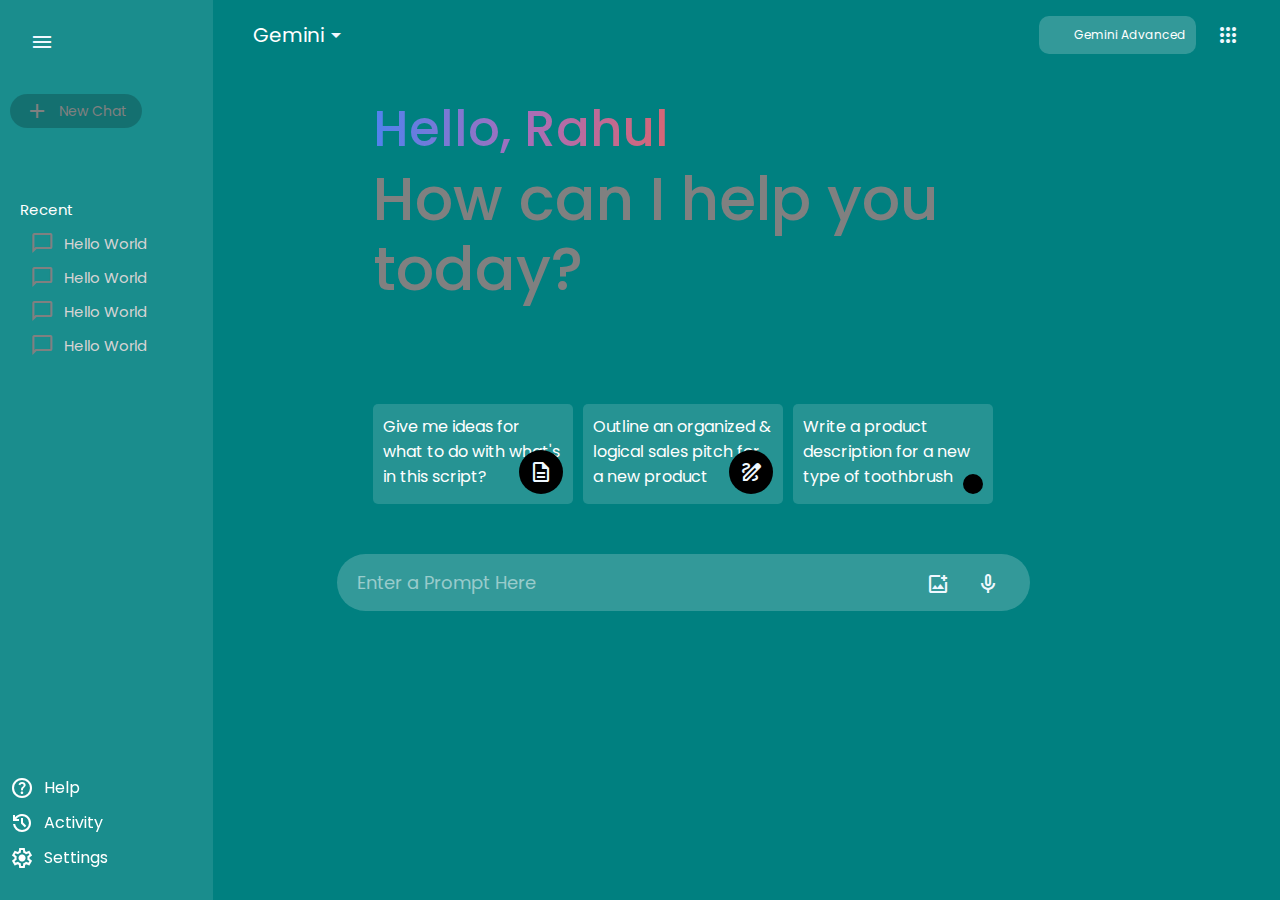
==== gemini/index.html @ 91c2023f "Multi Search Engine" ====
<!DOCTYPE html>
<html lang="en">
  <head>
    <meta charset="UTF-8" />
    <meta name="viewport" content="width=device-width, initial-scale=1.0" />
    <title>Gemini</title>
    <link rel="stylesheet" href="style.css"/>
    <link rel="stylesheet"href="https://fonts.googleapis.com/css2?family=Material+Symbols+Outlined:opsz,wght,FILL,GRAD@20..48,100..700,0..1,-50..200"/>
  </head>
  <body>
    <div class="sidebar">
      <span class="material-symbols-outlined menu"> menu </span>
      <div class="new-chat">
        <span class="material-symbols-outlined add"> add </span>
        <span class="text">New Chat</span>
      </div>
      <div class="recent">
        Recent
        <div class="recent-history">
          <p>
            <span class="material-symbols-outlined history-tab">chat_bubble </span>
            Hello World
          </p>
          <p>
            <span class="material-symbols-outlined history-tab">chat_bubble </span>
            Hello World
          </p>
          <p>
            <span class="material-symbols-outlined history-tab">chat_bubble </span>
            Hello World
          </p>
          <p>
            <span class="material-symbols-outlined history-tab">chat_bubble </span>
            Hello World
          </p>
        </div>
      </div>
      <div class="footer">
        <div class="settings">
          <p>
            <span class="material-symbols-outlined settings-icon"> help </span
            ><span class="text">Help</span>
          </p>
          <p>
            <span class="material-symbols-outlined settings-icon">
              device_reset </span
            ><span class="text">Activity</span>
          </p>
          <p>
            <span class="material-symbols-outlined settings-icon">
              settings </span
            ><span class="text">Settings</span>
          </p>
        </div>
        <div class="address">
          <span class="material-symbols-outlined dot"></span>
        </div>
      </div>
    </div>
    <div class="container">
      <nav>
        <div class="gemini">
          Gemini
          <span class="material-symbols-outlined"> arrow_drop_down </span>
        </div>
        <div class="right">
          <div class="gem-adv">
            <img src="https://www.gstatic.com/lamda/images/gemini_sparkle_red_4ed1cbfcbc6c9e84c31b987da73fc4168aec8445.svg"alt=""/>
            Gemini Advanced
          </div>
          <span class="material-symbols-outlined"> apps </span>
        </div>
      </nav>

      <div class="heading">
        <span class="gradient-text">Hello, Rahul</span>
        <p class="">How can I help you today?</p>
      </div>
      <div class="suggestions">
        <div>
          Give me ideas for what to do with what's in this script?<span class="material-symbols-outlined">description</span>
        </div>

        <div>
          Outline an organized & logical sales pitch for a new product<span class="material-symbols-outlined">draw</span>
        </div>
        <div>
          Write a product description for a new type of toothbrush<span class="material-symbols-outlined"draw</span>
        </div>
      </div>
      <div class="answer1"></div>
      <div class="answer2"></div>
      <div class="prompt">
        <div class="textarea" contenteditable="true">Enter a Prompt Here</div>
        <span class="material-symbols-outlined add_img">
          add_photo_alternate
        </span>
        <span class="material-symbols-outlined mic"> mic </span>
        <span class="material-symbols-outlined submit"> send </span>
        <span class="material-symbols-outlined stop"> stop_circle </span>
      </div>
    </div>
  </body>
  <script type="importmap">
    {
      "imports": {
        "@google/generative-ai": "https://esm.run/@google/generative-ai"
      }
    }
  </script>

  <script type="module">
    import { GoogleGenerativeAI } from "@google/generative-ai";
  </script>
  <script type="module" src="./script.js"></script>
</html>
---- gemini/style.css ----
@import url("https://fonts.googleapis.com/css2?family=Poppins:ital,wght@0,100;0,200;0,300;0,400;0,500;0,600;0,700;0,800;0,900;1,100;1,200;1,300;1,400;1,500;1,600;1,700;1,800;1,900&display=swap");
* {
  margin: 0;
  padding: 0;
  box-sizing: border-box;
  font-family: poppins;
  transition: all 1s;
}

body {
  display: flex;
  flex: 1;
  background-color: teal;
  height: 100vh;
}
.sidebar {
  width: 20%;
  height: 100%;
  background-color: rgba(255, 255, 255, 0.1);
  transition: all 1s ease-in-out;
}

.material-symbols-outlined {
  padding: 10px;
  margin: 20px;
  color: aliceblue;
  cursor: pointer;
  border-radius: 50%;
}
.material-symbols-outlined:hover {
  background-color: rgba(255, 255, 255, 0.2);
}
.material-symbols-outlined:active {
  background-color: rgba(255, 255, 255, 0.4);
}

.new-chat {
  margin: 10px;
  background-color: rgba(0, 0, 0, 0.2);
  padding: 5px 15px;
  display: flex;
  align-items: center;
  border-radius: 20px;
  width: fit-content;
  font-size: 14px;
  gap: 10px;
}

.new-chat .add,
.new-chat .text,
.recent-history .history-tab,
.settings-icon {
  color: grey;
  margin: 0;
  padding: 0;
}
.new-chat .add:hover {
  background-color: rgba(0, 0, 0, 0.2);
}
.recent {
  color: white;
  padding: 20px;
  font-size: 15px;
  margin-top: 50px;
}
.recent-history p {
  margin: 10px;
  display: flex;
  align-items: center;
  color: rgb(214, 212, 212);
  gap: 10px;
}
.settings p {
  margin: 10px;
  display: flex;
  align-items: center;
  color: rgb(214, 212, 212);
  gap: 10px;
  color: white;
}
.settings-icon {
  color: white;
}
.settings-icon:hover {
  background-color: rgba(0, 0, 0, 0.2);
}
.address p {
  font-size: 12px;
  color: white;
}
.address {
  display: grid;
  grid-template-columns: 12px auto;
  grid-template-rows: auto auto;
}
.dot {
  margin: 0;
  padding: 0;
  width: 0px;
  position: relative;
  bottom: 6px;
}

.dot {
  align-self: flex-start;
  grid-row: span 2;
}
.container {
  width: 100%;
}
.container nav {
  display: flex;
  justify-content: space-between;
  width: 100%;
}
.container nav .material-symbols-outlined {
  margin: 0;
  padding: 0;
}
.container nav .gemini,
.container nav .right {
  color: white;
  display: flex;
  padding: 20px;
  margin: 5px 20px;
  align-items: center;
  justify-content: center;
  height: 60px;
  font-size: 20px;
}

.container nav .right {
  display: flex;
  gap: 20px;
}

.gem-adv {
  display: flex;
  align-items: center;
  background-color: rgba(255, 255, 255, 0.2);
  padding: 10px 10px;
  border-radius: 10px;
  font-size: 12px;
  gap: 10px;
}
.gem-adv img {
  height: 15px;
  width: 15px;
}
.container nav .right img {
  border-radius: 50%;
}

.heading {
  color: grey;
  font-size: 60px;
  font-weight: 500;
  
  width: 70%;
  margin: 20px auto;
  line-height: 70px;
}

.gradient-text {
  background: linear-gradient(to right, #5082ee 0%, #a66fba 50%, #d66675 100%);
  background-clip: text; 
  -webkit-text-fill-color: transparent; 
  color: transparent; 
  font-size: 50px;
  font-weight: 500;
}
.suggestions {
  width: 70%;
  display: flex;
  flex-wrap: wrap;
  gap: 10px;
  margin: auto;
  margin-top: 100px;
}
.suggestions div {
  padding: 10px;
  position: relative;
  color: white;
  width: 200px;
  height: 100px;

  background: rgba(255, 255, 255, 0.15);
  border-radius: 5px;
  text-wrap: wrap;
}
.suggestions div span {
  position: absolute;
  margin: 0;
  /* padding: 0; */
  bottom: 10px;
  right: 10px;
  background-color: black;
}
.suggestions div span:hover {
  background-color: black;
}

.prompt {
  width: 100%;
  position: relative;
  margin: auto;
  margin-top: 50px;
}
.prompt .textarea {
  white-space: normal;
  text-align: justify;
  margin: auto;
  -moz-text-align-last: center; 
  text-align-last: left;
  background-color: rgba(255, 255, 255, 0.2);
  width: 65%;
  padding: 15px;
  border-radius: 30px;
  border: none;
  outline: none;
  color: rgba(255, 255, 255, 0.511);
  font-size: 18px;
  min-height: 50px;
  margin-right: 250px;
  
  padding-left: 20px;
  padding-right: 150px;
  text-wrap: wrap;
}
.prompt span {
  position: absolute;
  bottom: -15px;
}

.prompt .submit,
.prompt .stop {
  position: absolute;
  right: 250px;
  bottom: -15px;
}

.prompt .mic {
  right: 250px;
}
.add_img {
  right: 300px;
}
.answer1 {
  color: white;
}

.question,
.answer2 {
  display: flex;
  gap: 30px;
  width: 80%;
  margin: 50px auto;
  align-items: center;
}

.question img {
  border-radius: 50%;
}

.answer2 {
  color: white;
  transition: all 1s;
}
.answer2 img {
  height: 20px;
  align-self: self-start;
}
.prompt .submit {
  display: none;
}
.answer2 {
  display: none;
  min-height: 350px;
  align-items: flex-start;
}

.prompt .stop {
  display: none;
}

.footer {
  position: fixed;
  bottom: 20px;
}

a {
  color: rgb(0, 140, 255);
}
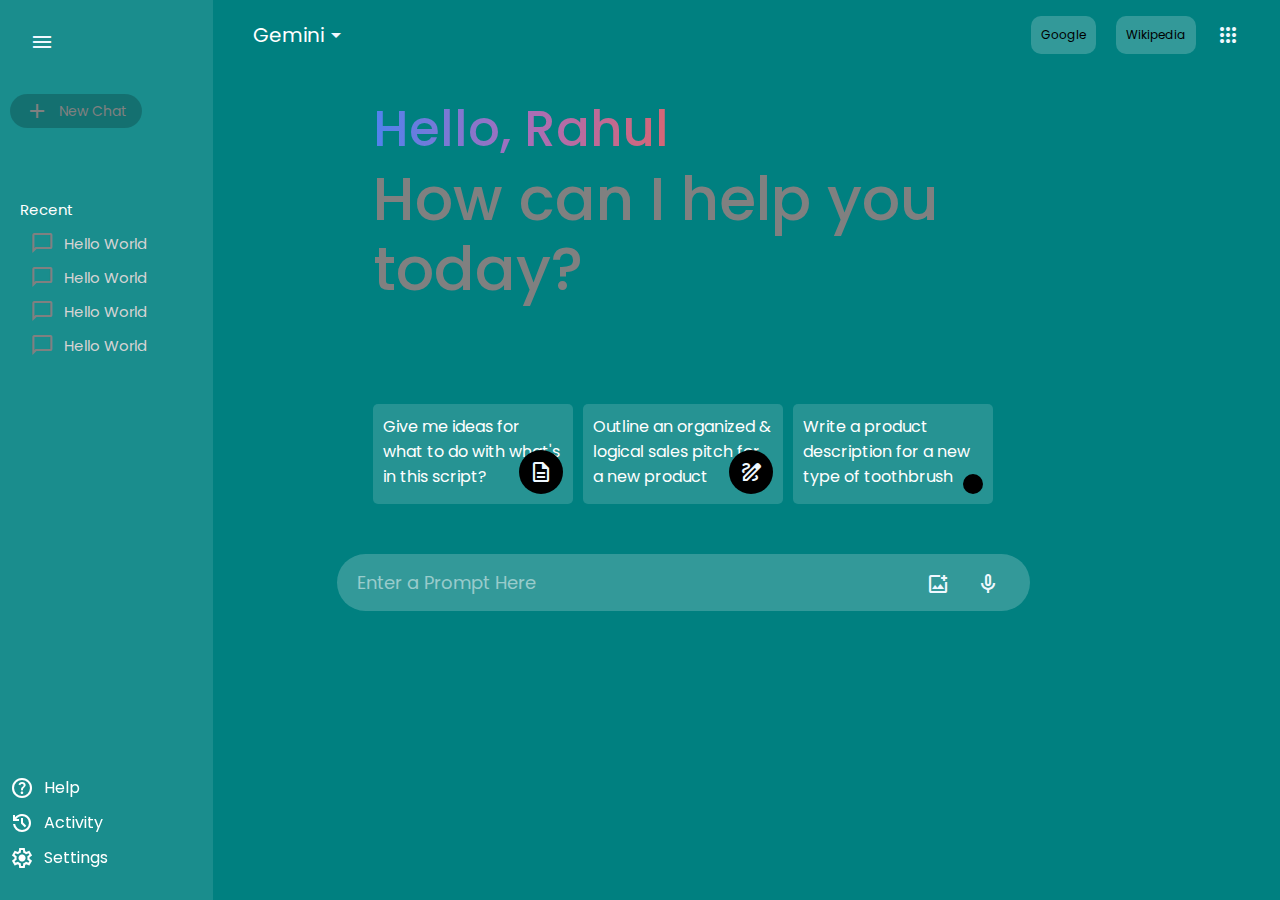
==== commit c9fe738b: "Some Changes" ====
--- a/gemini/index.html
+++ b/gemini/index.html
@@ -8,6 +8,7 @@
     <link rel="stylesheet"href="https://fonts.googleapis.com/css2?family=Material+Symbols+Outlined:opsz,wght,FILL,GRAD@20..48,100..700,0..1,-50..200"/>
   </head>
   <body>
+    
     <div class="sidebar">
       <span class="material-symbols-outlined menu"> menu </span>
       <div class="new-chat">
@@ -65,8 +66,13 @@
         </div>
         <div class="right">
           <div class="gem-adv">
-            <img src="https://www.gstatic.com/lamda/images/gemini_sparkle_red_4ed1cbfcbc6c9e84c31b987da73fc4168aec8445.svg"alt=""/>
-            Gemini Advanced
+            <a href="../index.html" style="text-decoration: none;color: black;">Google</a>
+            
+          </div>
+          <div class="gem-adv">
+            <a href="../wikipedia/index.html" style="text-decoration: none;color: black;">Wikipedia</a>
+           
+            
           </div>
           <span class="material-symbols-outlined"> apps </span>
         </div>
